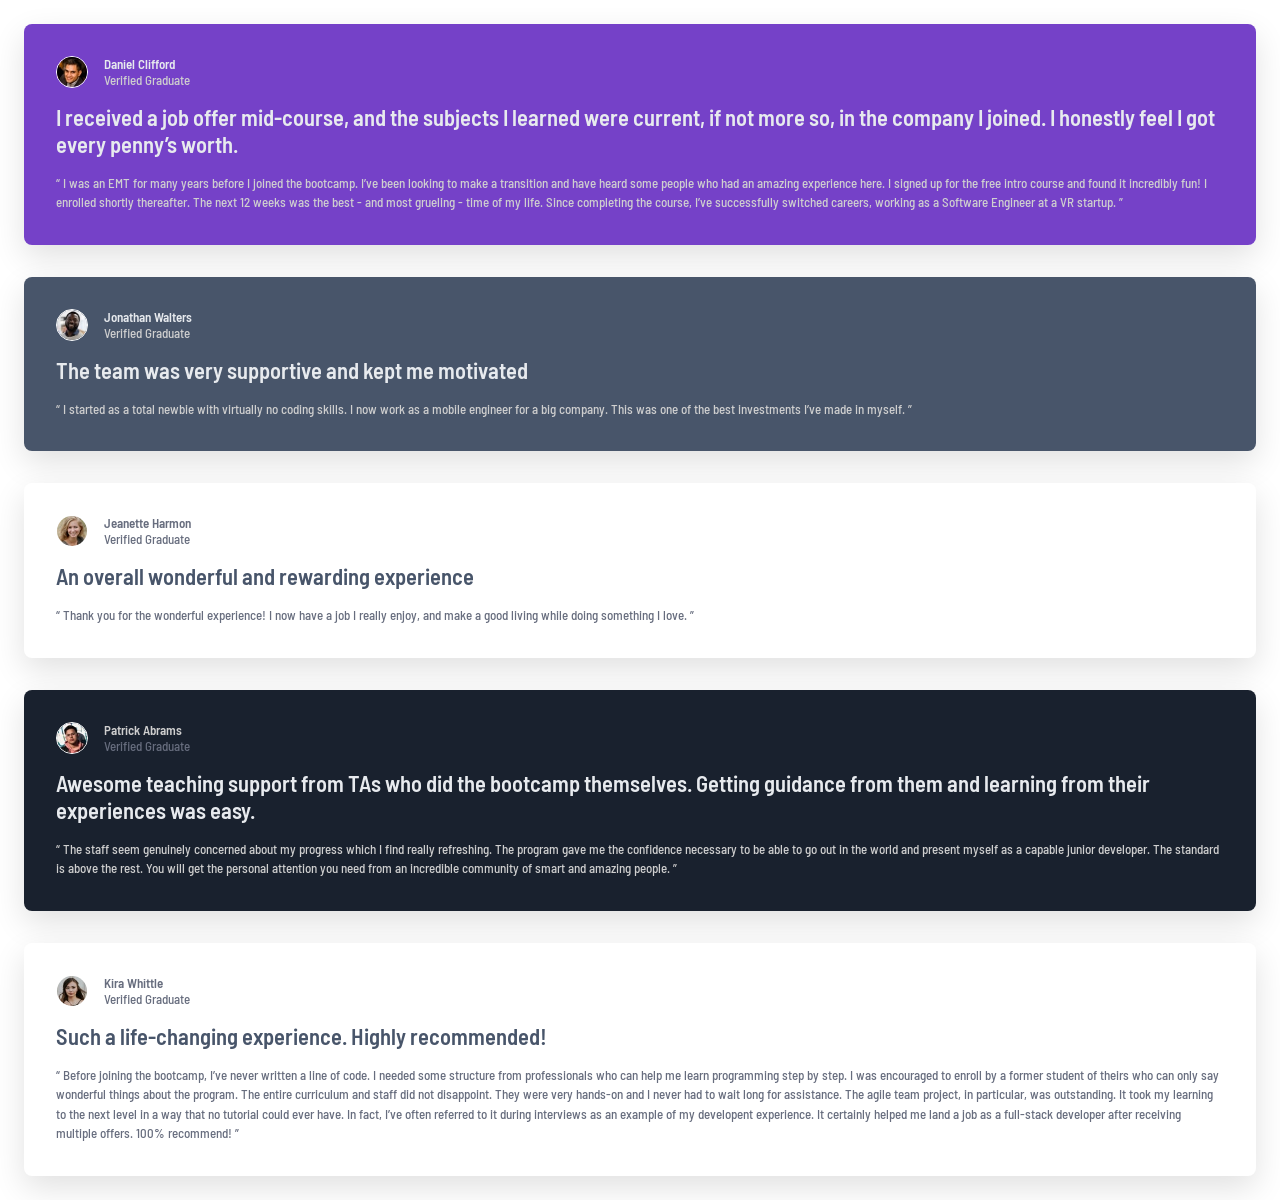
==== code/index.html @ f7f909f1 "Add mobile solution" ====
<!DOCTYPE html>
<html lang="en">
<head>
    <meta charset="UTF-8">
    <meta name="viewport" content="width=device-width, initial-scale=1.0">
    <link rel="stylesheet" href="css/reset.css">
    <link rel="stylesheet" href="css/styles.css">
    <link rel="stylesheet" href="css/tokens.css">
    <title>Frontend Mentor | Testimonials Grid Section</title>
</head>
<body>
    <main class="testimonials-container">
        <article class="testimonial">
            <div class="testimonial-data">
                <div class="testimonial-img">
                    <img src="images/image-daniel.jpg" alt="">
                </div>
                <div class="testimonial-profile">
                    <p class="testimonial-name text-user-name">Daniel Clifford</p>
                    <p class="testimonial-verified text-user-verified">Verified Graduate</p>
                </div>
            </div>
            <h1 class="text-heading">I received a job offer mid-course, and the subjects I learned were current, if not more so, 
  in the company I joined. I honestly feel I got every penny’s worth.</h1>
            <p class="testimonial-quote text-body">
                I was an EMT for many years before I joined the bootcamp. I’ve been looking to make a 
  transition and have heard some people who had an amazing experience here. I signed up 
  for the free intro course and found it incredibly fun! I enrolled shortly thereafter. 
  The next 12 weeks was the best - and most grueling - time of my life. Since completing 
  the course, I’ve successfully switched careers, working as a Software Engineer at a VR startup.
            </p>
        </article>
        <article class="testimonial">
            <div class="testimonial-data">
                <div class="testimonial-img">
                    <img src="images/image-jonathan.jpg" alt="">
                </div>
                <div class="testimonial-profile">
                    <p class="testimonial-name text-user-name">Jonathan Walters</p>
                    <p class="testimonial-verified text-user-verified">Verified Graduate</p>
                </div>
            </div>
            <h1 class="text-heading">  The team was very supportive and kept me motivated</h1>
            <p class="testimonial-quote text-body">
                I started as a total newbie with virtually no coding skills. I now work as a mobile engineer 
  for a big company. This was one of the best investments I’ve made in myself.
            </p>
        </article>
        <article class="testimonial">
            <div class="testimonial-data">
                <div class="testimonial-img">
                    <img src="images/image-jeanette.jpg" alt="">
                </div>
                <div class="testimonial-profile">
                    <p class="testimonial-name text-user-name">Jeanette Harmon</p>
                    <p class="testimonial-verified text-user-verified">Verified Graduate</p>
                </div>
            </div>
            <h1 class="text-heading">  An overall wonderful and rewarding experience</h1>
            <p class="testimonial-quote text-body">
                Thank you for the wonderful experience! I now have a job I really enjoy, and make a good living 
  while doing something I love.
            </p>
        </article>
        <article class="testimonial">
            <div class="testimonial-data">
                <div class="testimonial-img">
                    <img src="images/image-patrick.jpg" alt="">
                </div>
                <div class="testimonial-profile">
                    <p class="testimonial-name text-user-name">Patrick Abrams</p>
                    <p class="testimonial-verified text-user-verified">Verified Graduate</p>
                </div>
            </div>
            <h1 class="text-heading">Awesome teaching support from TAs who did the bootcamp themselves. Getting guidance from them and 
  learning from their experiences was easy.</h1>
            <p class="testimonial-quote text-body">
                The staff seem genuinely concerned about my progress which I find really refreshing. The program 
  gave me the confidence necessary to be able to go out in the world and present myself as a capable 
  junior developer. The standard is above the rest. You will get the personal attention you need from 
  an incredible community of smart and amazing people.
            </p>
        </article>
        <article class="testimonial">
            <div class="testimonial-data">
                <div class="testimonial-img">
                    <img src="images/image-kira.jpg" alt="">
                </div>
                <div class="testimonial-profile">
                    <p class="testimonial-name text-user-name">Kira Whittle</p>
                    <p class="testimonial-verified text-user-verified">Verified Graduate</p>
                </div>
            </div>
            <h1 class="text-heading">  Such a life-changing experience. Highly recommended!</h1>
            <p class="testimonial-quote text-body">
                Before joining the bootcamp, I’ve never written a line of code. I needed some structure from 
  professionals who can help me learn programming step by step. I was encouraged to enroll by a former 
  student of theirs who can only say wonderful things about the program. The entire curriculum and staff 
  did not disappoint. They were very hands-on and I never had to wait long for assistance. The agile team 
  project, in particular, was outstanding. It took my learning to the next level in a way that no tutorial 
  could ever have. In fact, I’ve often referred to it during interviews as an example of my developent 
  experience. It certainly helped me land a job as a full-stack developer after receiving multiple offers. 
  100% recommend!
            </p>
        </article>
    </main>
    
</body>
</html>
---- code/css/styles.css ----
/* barlow-semi-condensed-500 - latin */
@font-face {
  font-display: swap; /* Check https://developer.mozilla.org/en-US/docs/Web/CSS/@font-face/font-display for other options. */
  font-family: 'Barlow Semi Condensed';
  font-style: normal;
  font-weight: 500;
  src: url('../fonts/barlow-semi-condensed-v16-latin-500.woff2') format('woff2'); /* Chrome 36+, Opera 23+, Firefox 39+, Safari 12+, iOS 10+ */
}
/* barlow-semi-condensed-600 - latin */
@font-face {
  font-display: swap; /* Check https://developer.mozilla.org/en-US/docs/Web/CSS/@font-face/font-display for other options. */
  font-family: 'Barlow Semi Condensed';
  font-style: normal;
  font-weight: 600;
  src: url('../fonts/barlow-semi-condensed-v16-latin-600.woff2') format('woff2'); /* Chrome 36+, Opera 23+, Firefox 39+, Safari 12+, iOS 10+ */
}

body {
  background-color: var(--color-neutral-gray-100);
}

.testimonials-container {
  padding: var(--space-500);
  display: grid;
  grid-template-columns: 1fr;
  gap: var(--space-600);
}

.testimonial {
  padding: var(--space-600);
  border-radius: var(--radius-md);
  box-shadow: var(--shadow-lg);
}

/* Testimonial 1 */
.testimonial:nth-child(1) {
  background-color: var(--color-primary-500);
  color: var(--color-neutral-gray-200);
}

.testimonial:nth-child(1) .text-heading,
.testimonial:nth-child(2) .text-heading,
.testimonial:nth-child(4) .text-heading {
  color: var(--color-neutral-gray-100);
}

.testimonial:nth-child(1) .text-user-name {
  color: var(--color-neutral-gray-100);
}

.testimonial:nth-child(1) .text-user-verified {
  color: var(--color-neutral-gray-200);
}

/* Testimonial 2 */
.testimonial:nth-child(2) {
  background-color: var(--color-neutral-gray-500);
  color: var(--color-neutral-gray-200);
}

.testimonial:nth-child(2) .text-user-name {
  color: var(--color-neutral-gray-100);
}

.testimonial:nth-child(1) .text-user-verified {
  color: var(--color-neutral-gray-200);
}

/* Testimonial 3 and 5*/

.testimonial:nth-child(3),
.testimonial:nth-child(5) {
  background-color: var(--color-neutral-white);
}

.testimonial:nth-child(3) .text-user-name,
.testimonial:nth-child(5) .text-user-name {
  color: var(--color-neutral-gray-400);
}

.testimonial:nth-child(3) .text-user-verified,
.testimonial:nth-child(5) .text-user-verified {
  color: var(--color-neutral-gray-400);
}

.testimonial:nth-child(3) .text-heading,
.testimonial:nth-child(5) .text-heading {
  color: var(--color-neutral-gray-500);
}

.testimonial:nth-child(3) .text-body,
.testimonial:nth-child(5) .text-body {
  color: var(--color-neutral-gray-400);
}

/* Testimonial 4 */
.testimonial:nth-child(4) {
  background-color: var(--color-neutral-dark-blue);
}

.testimonial:nth-child(4) .text-user-name {
  color: var(--color-neutral-gray-200);
}

.testimonial:nth-child(4) .text-user-verified {
  color: var(--color-neutral-gray-400);
}

.testimonial:nth-child(4) .text-heading {
  color: var(--color-neutral-gray-100);
}

.testimonial:nth-child(4) .text-body {
  color: var(--color-neutral-gray-200);
}

.testimonial-data {
  display: flex;
  align-items: center;
  gap: var(--space-400);
  margin-bottom: var(--space-400);
}

.testimonial-img {
  width: 2rem;
  height: 2rem;
}

.testimonial-img img {
    border: 1px solid var(--color-neutral-white);
    border-radius: var(--radius-full);
}


.testimonial .text-heading {
  margin-bottom: var(--space-400);
}

.testimonial-quote::before {
  content: "“";
}

.testimonial-quote::after {
  content: "”"
}
---- code/css/tokens.css ----
:root {
    /* Primary colors - (100 = lightest, 900 = darkest) */
    --color-primary-500: hsl(263, 55%, 52%);    /* main brand purple */
    --color-primary-300: hsl(264, 82%, 80%);    /* lighter tint */
    --color-primary-50: hsl(260, 100%, 95%);
    
    /* Neutral colors - (100 = lightest, 900 = darkest) */
    --color-neutral-white: hsl(0, 0%, 100%); 
    --color-neutral-gray-100: hsl(214, 17%, 92%);  
    --color-neutral-gray-200: hsl(0, 0%, 81%);   
    --color-neutral-gray-400: hsl(224, 10%, 45%);   
    --color-neutral-gray-500: hsl(217, 19%, 35%);   
    --color-neutral-dark-blue: hsl(219, 29%, 14%); 
    --color-neutral-black: hsl(0, 0%, 7%);


    /* Spacing scale */
    --space-100: 0.25rem;    /* 4px  */
    --space-200: 0.5rem;     /* 8px  */
    --space-300: 0.75rem;    /* 12px */
    --space-400: 1rem;       /* 16px */
    --space-500: 1.5rem;     /* 24px */
    --space-600: 2rem;       /* 32px */
    --space-700: 3rem;       /* 48px */
    --space-800: 4rem;       /* 64px */

    /* Font family */
    --font-family-base: 'Barlow Semi Condensed', system-ui, sans-serif;

    /* Font sizes */
   
    --font-size-200: 0.6771rem;  /* 10.83px  — small */
    --font-size-300: 0.8125rem;  /* 13.00px  — p (base) */
    --font-size-400: 0.975rem;   /* 15.60px  — h6 */
    --font-size-500: 1.17rem;    /* 18.72px  — h5 */
    --font-size-600: 1.404rem;   /* 22.46px  — h4 */
    --font-size-700: 1.6848rem;  /* 26.96px  — h3 */
    --font-size-800: 2.0218rem;  /* 32.35px  — h2 */
    --font-size-900: 2.4261rem;  /* 38.82px  — h1 */


    /* Font weights */
    --font-weight-regular: 500;
    --font-weight-bold: 600;

    /* Line heights */
    --line-height-tight: 1.2;
    --line-height-base: 1.5;

    /* Border radius */
    --radius-sm: 0.25rem;    /* 4px  */
    --radius-md: 0.5rem;     /* 8px  */
    --radius-lg: 1rem;       /* 16px */
    --radius-full: 9999px;   /* pill / circle */

    /* Shadows */
    --shadow-sm: 0 1px 2px rgba(0, 0, 0, 0.05);
    --shadow-md: 0 4px 12px rgba(0, 0, 0, 0.08);
    --shadow-lg: 0 12px 32px rgba(0, 0, 0, 0.12);
}


body {
    font-family: var(--font-family-base);
    font-size: var(--font-size-300);
    color: var(--color-neutral-700);
    background-color: var(--color-neutral-200);
}

/* Typography presets */
.text-heading {
    font-size: var(--font-size-600);
    font-weight: var(--font-weight-bold);
    line-height: var(--line-height-tight);
    /* color: var(--color-neutral-white); */
}

.text-body {
    font-size: var(--font-size-300);
    font-weight: var(--font-weight-regular);
    line-height: var(--line-height-base);
    /* color: var(--color-neutral-white); */
}

.text-user-name {
    font-size: var(--font-size-300);
    font-weight: var(--font-weight-bold);
    /* color: var(--color-neutral-black); */
}

.text-user-verified {
    font-size: var(--font-size-100);
    font-weight: var(--font-weight-regular);
    /* color: var(--color-neutral-gray-200); */
}
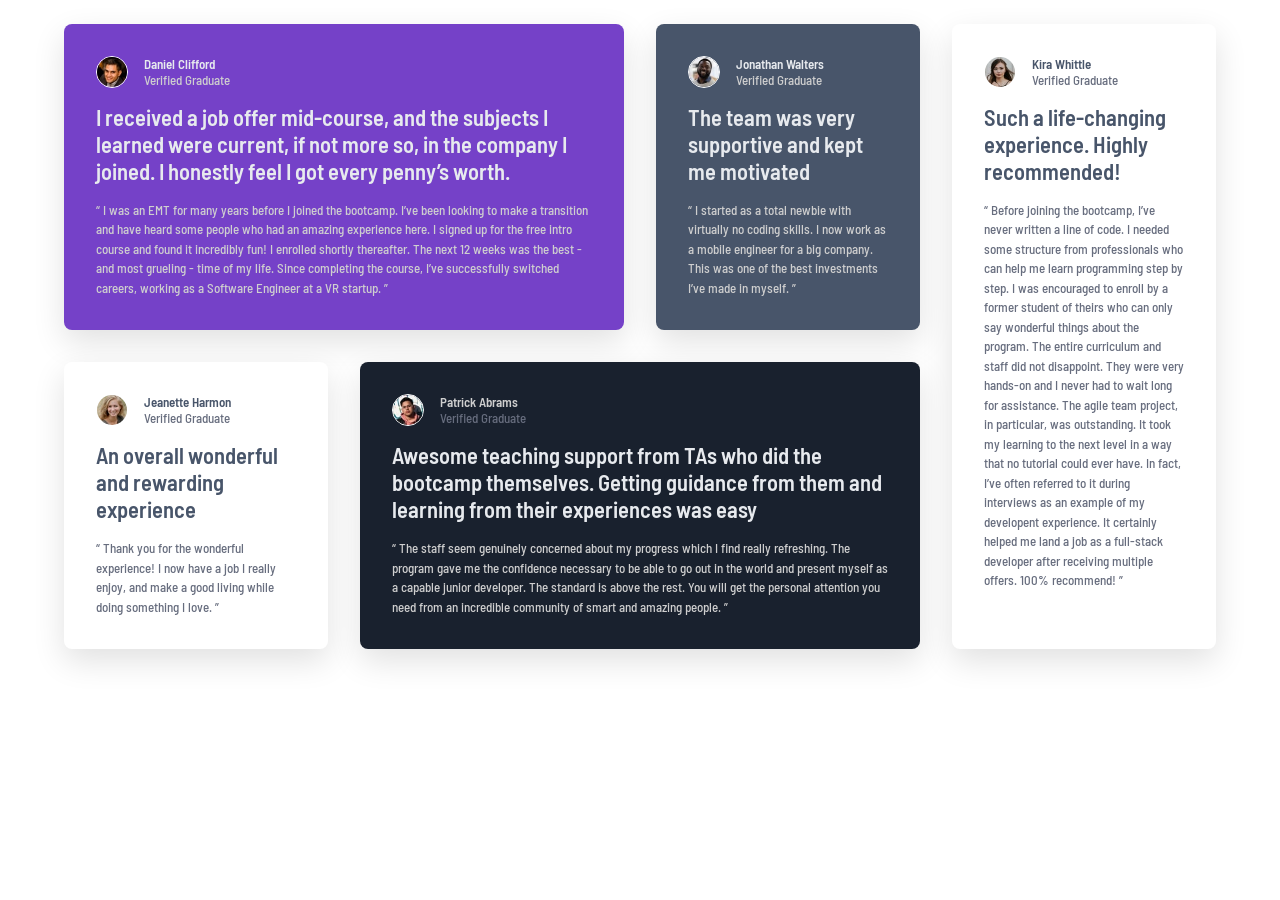
==== commit cc620b18: "Refactor to adopt BEM naming convention for classes" ====
--- a/code/index.html
+++ b/code/index.html
@@ -3,6 +3,7 @@
 <head>
     <meta charset="UTF-8">
     <meta name="viewport" content="width=device-width, initial-scale=1.0">
+    <link rel="icon" type="image/png" sizes="32x32" href="./images/favicon-32x32.png">
     <link rel="stylesheet" href="css/reset.css">
     <link rel="stylesheet" href="css/styles.css">
     <link rel="stylesheet" href="css/tokens.css">
@@ -10,100 +11,101 @@
 </head>
 <body>
     <main class="testimonials-container">
-        <article class="testimonial">
-            <div class="testimonial-data">
-                <div class="testimonial-img">
-                    <img src="images/image-daniel.jpg" alt="">
+        <article class="testimonial testimonial--purple">
+            <header class="testimonial__attribution">
+                <img class="testimonial__avatar" src="images/image-daniel.jpg" alt="">
+                <div class="testimonial__profile">
+                    <p class="testimonial__name">Daniel Clifford</p>
+                    <p class="testimonial__status">Verified Graduate</p>
                 </div>
-                <div class="testimonial-profile">
-                    <p class="testimonial-name text-user-name">Daniel Clifford</p>
-                    <p class="testimonial-verified text-user-verified">Verified Graduate</p>
+            </header>
+            <blockquote>
+                <p class="testimonial__quote-lead">I received a job offer mid-course, and the subjects I learned were current, if not more so, 
+      in the company I joined. I honestly feel I got every penny’s worth.</p>
+                <p class="testimonial__quote-body">
+                    I was an EMT for many years before I joined the bootcamp. I’ve been looking to make a 
+      transition and have heard some people who had an amazing experience here. I signed up 
+      for the free intro course and found it incredibly fun! I enrolled shortly thereafter. 
+      The next 12 weeks was the best - and most grueling - time of my life. Since completing 
+      the course, I’ve successfully switched careers, working as a Software Engineer at a VR startup.
+                </p>
+            </blockquote>
+        </article>
+        <article class="testimonial testimonial--gray">
+            <header class="testimonial__attribution">
+                <img class="testimonial__avatar" src="images/image-jonathan.jpg" alt="">
+                <div class="testimonial__profile">
+                    <p class="testimonial__name">Jonathan Walters</p>
+                    <p class="testimonial__status">Verified Graduate</p>
                 </div>
-            </div>
-            <h1 class="text-heading">I received a job offer mid-course, and the subjects I learned were current, if not more so, 
-  in the company I joined. I honestly feel I got every penny’s worth.</h1>
-            <p class="testimonial-quote text-body">
-                I was an EMT for many years before I joined the bootcamp. I’ve been looking to make a 
-  transition and have heard some people who had an amazing experience here. I signed up 
-  for the free intro course and found it incredibly fun! I enrolled shortly thereafter. 
-  The next 12 weeks was the best - and most grueling - time of my life. Since completing 
-  the course, I’ve successfully switched careers, working as a Software Engineer at a VR startup.
-            </p>
+            </header>
+            <blockquote>
+                <p class="testimonial__quote-lead">  The team was very supportive and kept me motivated</p>
+                <p class="testimonial__quote-body">
+                    I started as a total newbie with virtually no coding skills. I now work as a mobile engineer 
+      for a big company. This was one of the best investments I’ve made in myself.
+                </p>
+            </blockquote>
         </article>
-        <article class="testimonial">
-            <div class="testimonial-data">
-                <div class="testimonial-img">
-                    <img src="images/image-jonathan.jpg" alt="">
+        <article class="testimonial testimonial--white testimonial--compact">
+            <header class="testimonial__attribution">
+                <img class="testimonial__avatar" src="images/image-jeanette.jpg" alt="">
+                <div class="testimonial__profile">
+                    <p class="testimonial__name">Jeanette Harmon</p>
+                    <p class="testimonial__status">Verified Graduate</p>
                 </div>
-                <div class="testimonial-profile">
-                    <p class="testimonial-name text-user-name">Jonathan Walters</p>
-                    <p class="testimonial-verified text-user-verified">Verified Graduate</p>
+            </header>
+            <blockquote>
+                <p class="testimonial__quote-lead">  An overall wonderful and rewarding experience</p>
+                <p class="testimonial__quote-body">
+                    Thank you for the wonderful experience! I now have a job I really enjoy, and make a good living 
+      while doing something I love.
+                </p>
+            </blockquote>
+        </article>
+        <article class="testimonial testimonial--dark">
+            <header class="testimonial__attribution">
+                <img class="testimonial__avatar" src="images/image-patrick.jpg" alt="">
+                <div class="testimonial__profile">
+                    <p class="testimonial__name">Patrick Abrams</p>
+                    <p class="testimonial__status">Verified Graduate</p>
                 </div>
-            </div>
-            <h1 class="text-heading">  The team was very supportive and kept me motivated</h1>
-            <p class="testimonial-quote text-body">
-                I started as a total newbie with virtually no coding skills. I now work as a mobile engineer 
-  for a big company. This was one of the best investments I’ve made in myself.
-            </p>
+            </header>
+            <blockquote>
+                <p class="testimonial__quote-lead">Awesome teaching support from TAs who did the bootcamp themselves. Getting guidance from them and 
+      learning from their experiences was easy</p>
+                <p class="testimonial__quote-body">
+                    The staff seem genuinely concerned about my progress which I find really refreshing. The program 
+      gave me the confidence necessary to be able to go out in the world and present myself as a capable 
+      junior developer. The standard is above the rest. You will get the personal attention you need from 
+      an incredible community of smart and amazing people.
+                </p>
+            </blockquote>
         </article>
-        <article class="testimonial">
-            <div class="testimonial-data">
-                <div class="testimonial-img">
-                    <img src="images/image-jeanette.jpg" alt="">
+        <article class="testimonial testimonial--white testimonial--tall">
+            <header class="testimonial__attribution">
+                <img class="testimonial__avatar" src="images/image-kira.jpg" alt="">
+                <div class="testimonial__profile">
+                    <p class="testimonial__name">Kira Whittle</p>
+                    <p class="testimonial__status">Verified Graduate</p>
                 </div>
-                <div class="testimonial-profile">
-                    <p class="testimonial-name text-user-name">Jeanette Harmon</p>
-                    <p class="testimonial-verified text-user-verified">Verified Graduate</p>
-                </div>
-            </div>
-            <h1 class="text-heading">  An overall wonderful and rewarding experience</h1>
-            <p class="testimonial-quote text-body">
-                Thank you for the wonderful experience! I now have a job I really enjoy, and make a good living 
-  while doing something I love.
-            </p>
-        </article>
-        <article class="testimonial">
-            <div class="testimonial-data">
-                <div class="testimonial-img">
-                    <img src="images/image-patrick.jpg" alt="">
-                </div>
-                <div class="testimonial-profile">
-                    <p class="testimonial-name text-user-name">Patrick Abrams</p>
-                    <p class="testimonial-verified text-user-verified">Verified Graduate</p>
-                </div>
-            </div>
-            <h1 class="text-heading">Awesome teaching support from TAs who did the bootcamp themselves. Getting guidance from them and 
-  learning from their experiences was easy.</h1>
-            <p class="testimonial-quote text-body">
-                The staff seem genuinely concerned about my progress which I find really refreshing. The program 
-  gave me the confidence necessary to be able to go out in the world and present myself as a capable 
-  junior developer. The standard is above the rest. You will get the personal attention you need from 
-  an incredible community of smart and amazing people.
-            </p>
-        </article>
-        <article class="testimonial">
-            <div class="testimonial-data">
-                <div class="testimonial-img">
-                    <img src="images/image-kira.jpg" alt="">
-                </div>
-                <div class="testimonial-profile">
-                    <p class="testimonial-name text-user-name">Kira Whittle</p>
-                    <p class="testimonial-verified text-user-verified">Verified Graduate</p>
-                </div>
-            </div>
-            <h1 class="text-heading">  Such a life-changing experience. Highly recommended!</h1>
-            <p class="testimonial-quote text-body">
-                Before joining the bootcamp, I’ve never written a line of code. I needed some structure from 
-  professionals who can help me learn programming step by step. I was encouraged to enroll by a former 
-  student of theirs who can only say wonderful things about the program. The entire curriculum and staff 
-  did not disappoint. They were very hands-on and I never had to wait long for assistance. The agile team 
-  project, in particular, was outstanding. It took my learning to the next level in a way that no tutorial 
-  could ever have. In fact, I’ve often referred to it during interviews as an example of my developent 
-  experience. It certainly helped me land a job as a full-stack developer after receiving multiple offers. 
-  100% recommend!
-            </p>
+            </header>
+            <blockquote>
+                <p class="testimonial__quote-lead">Such a life-changing experience. Highly recommended!</p>
+                <p class="testimonial__quote-body">
+                    Before joining the bootcamp, I’ve never written a line of code. I needed some structure from 
+      professionals who can help me learn programming step by step. I was encouraged to enroll by a former 
+      student of theirs who can only say wonderful things about the program. The entire curriculum and staff 
+      did not disappoint. They were very hands-on and I never had to wait long for assistance. The agile team 
+      project, in particular, was outstanding. It took my learning to the next level in a way that no tutorial 
+      could ever have. In fact, I’ve often referred to it during interviews as an example of my developent 
+      experience. It certainly helped me land a job as a full-stack developer after receiving multiple offers. 
+      100% recommend!
+                </p>
+            </blockquote>
         </article>
     </main>
     
 </body>
-</html>+</html>
+
--- a/code/css/styles.css
+++ b/code/css/styles.css
@@ -21,6 +21,8 @@
 
 .testimonials-container {
   padding: var(--space-500);
+  width: 100%;
+  min-width: 10rem;
   display: grid;
   grid-template-columns: 1fr;
   gap: var(--space-600);
@@ -32,115 +34,199 @@
   box-shadow: var(--shadow-lg);
 }
 
-/* Testimonial 1 */
-.testimonial:nth-child(1) {
+/* Testimonial Purple */
+.testimonial--purple {
   background-color: var(--color-primary-500);
-  color: var(--color-neutral-gray-200);
-}
-
-.testimonial:nth-child(1) .text-heading,
-.testimonial:nth-child(2) .text-heading,
-.testimonial:nth-child(4) .text-heading {
-  color: var(--color-neutral-gray-100);
-}
-
-.testimonial:nth-child(1) .text-user-name {
-  color: var(--color-neutral-gray-100);
-}
-
-.testimonial:nth-child(1) .text-user-verified {
-  color: var(--color-neutral-gray-200);
-}
-
-/* Testimonial 2 */
-.testimonial:nth-child(2) {
+}
+
+.testimonial--purple .testimonial__name {
+  color: var(--color-neutral-gray-100);
+}
+
+.testimonial--purple .testimonial__status {
+  color: var(--color-neutral-gray-200);
+}
+
+.testimonial--purple .testimonial__quote-lead {
+  color: var(--color-neutral-gray-100);
+}
+
+.testimonial--purple .testimonial__quote-body {
+  color: var(--color-neutral-gray-200);
+}
+
+
+/* Testimonial Gray */
+.testimonial--gray {
   background-color: var(--color-neutral-gray-500);
-  color: var(--color-neutral-gray-200);
-}
-
-.testimonial:nth-child(2) .text-user-name {
-  color: var(--color-neutral-gray-100);
-}
-
-.testimonial:nth-child(1) .text-user-verified {
-  color: var(--color-neutral-gray-200);
-}
-
-/* Testimonial 3 and 5*/
-
-.testimonial:nth-child(3),
-.testimonial:nth-child(5) {
+}
+
+.testimonial--gray .testimonial__name {
+  color: var(--color-neutral-gray-100);
+}
+
+.testimonial--gray .testimonial__status {
+  color: var(--color-neutral-gray-200);
+}
+
+.testimonial--gray .testimonial__quote-lead {
+  color: var(--color-neutral-gray-100);
+}
+
+.testimonial--gray .testimonial__quote-body {
+  color: var(--color-neutral-gray-200);
+}
+
+
+/* Testimonial Dark */
+.testimonial--dark {
+  background-color: var(--color-neutral-dark-blue);
+}
+
+.testimonial--dark .testimonial__name {
+  color: var(--color-neutral-gray-200);
+}
+
+.testimonial--dark .testimonial__status {
+  color: var(--color-neutral-gray-400);
+}
+
+.testimonial--dark .testimonial__quote-lead {
+  color: var(--color-neutral-gray-100);
+}
+
+.testimonial--dark .testimonial__quote-body {
+  color: var(--color-neutral-gray-200);
+}
+
+/* Testimonial White */
+.testimonial--white {
   background-color: var(--color-neutral-white);
 }
 
-.testimonial:nth-child(3) .text-user-name,
-.testimonial:nth-child(5) .text-user-name {
+.testimonial--white .testimonial__name {
+  color: var(--color-neutral-gray-500);
+}
+
+.testimonial--white .testimonial__status {
   color: var(--color-neutral-gray-400);
 }
 
-.testimonial:nth-child(3) .text-user-verified,
-.testimonial:nth-child(5) .text-user-verified {
+.testimonial--white .testimonial__quote-lead {
+  color: var(--color-neutral-gray-500);
+}
+
+.testimonial--white .testimonial__quote-body {
   color: var(--color-neutral-gray-400);
 }
 
-.testimonial:nth-child(3) .text-heading,
-.testimonial:nth-child(5) .text-heading {
-  color: var(--color-neutral-gray-500);
-}
-
-.testimonial:nth-child(3) .text-body,
-.testimonial:nth-child(5) .text-body {
-  color: var(--color-neutral-gray-400);
-}
-
-/* Testimonial 4 */
-.testimonial:nth-child(4) {
-  background-color: var(--color-neutral-dark-blue);
-}
-
-.testimonial:nth-child(4) .text-user-name {
-  color: var(--color-neutral-gray-200);
-}
-
-.testimonial:nth-child(4) .text-user-verified {
-  color: var(--color-neutral-gray-400);
-}
-
-.testimonial:nth-child(4) .text-heading {
-  color: var(--color-neutral-gray-100);
-}
-
-.testimonial:nth-child(4) .text-body {
-  color: var(--color-neutral-gray-200);
-}
-
-.testimonial-data {
+
+
+/* Testimonial Styles */
+
+.testimonial__attribution {
   display: flex;
   align-items: center;
   gap: var(--space-400);
   margin-bottom: var(--space-400);
 }
 
-.testimonial-img {
+.testimonial__avatar {
   width: 2rem;
   height: 2rem;
-}
-
-.testimonial-img img {
-    border: 1px solid var(--color-neutral-white);
-    border-radius: var(--radius-full);
-}
-
-
-.testimonial .text-heading {
+  border: 1px solid var(--color-neutral-white);
+  border-radius: var(--radius-full);
+}
+
+.testimonial__quote-lead {
   margin-bottom: var(--space-400);
 }
 
-.testimonial-quote::before {
+.testimonial__quote-body::before {
   content: "“";
 }
 
-.testimonial-quote::after {
-  content: "”"
-}
-
+.testimonial__quote-body::after {
+  content: "”";
+}
+
+
+
+/* Media Queries */
+
+@media (min-width: 48rem) {
+  .testimonials-container {
+    width: 100%;
+    max-width: 75rem;
+    margin: 0 auto;
+    grid-template-columns: 1fr 1fr 1fr 1fr;
+    place-items: center;
+  }
+  
+  .testimonial {
+    width: 100%;
+    height: 100%;
+  }
+
+  .testimonial--purple {
+    grid-column: 1 / 3;
+    grid-row: 1 / 2;
+  }
+
+  .testimonial--tall {
+    grid-column: 3 / 5;
+    grid-row: 1 / 2;
+  }
+
+  .testimonial--compact {
+    grid-column: 1 / 2;
+    grid-row: 2 / 3;
+  }
+  .testimonial--dark {
+    grid-column: 2 / 4;
+    grid-row: 2 / 3;
+  }
+  .testimonial--gray {
+    grid-column: 4 / 5;
+    grid-row: 2 / 3;
+  }
+}
+
+
+@media (min-width: 60rem) {
+  .testimonials-container {
+    width: 100%;
+    max-width: 75rem;
+    margin: 0 auto;
+    grid-template-columns: 1fr 1fr 1fr 1fr;
+    place-items: center;
+  }
+
+  .testimonial {
+    width: 100%;
+    height: 100%;
+  }
+
+  .testimonial--purple {
+    grid-column: 1 / 3;
+  }
+
+  .testimonial--gray {
+    grid-column: 3 / 4;
+    grid-row: 1 / 2;
+  }
+
+
+  .testimonial--compact {
+    grid-column: 1 / 2;
+  }
+
+  .testimonial--dark {
+    grid-column: 2 / 4;
+  }
+
+  .testimonial--tall {
+    grid-column: 4 / 5;
+    grid-row: 1 / 3;
+  }
+}
--- a/code/css/tokens.css
+++ b/code/css/tokens.css
@@ -68,28 +68,24 @@
 }
 
 /* Typography presets */
-.text-heading {
+.testimonial__quote-lead {
     font-size: var(--font-size-600);
     font-weight: var(--font-weight-bold);
     line-height: var(--line-height-tight);
-    /* color: var(--color-neutral-white); */
 }
 
-.text-body {
+.testimonial__quote-body {
     font-size: var(--font-size-300);
     font-weight: var(--font-weight-regular);
     line-height: var(--line-height-base);
-    /* color: var(--color-neutral-white); */
 }
 
-.text-user-name {
+.testimonial__name {
     font-size: var(--font-size-300);
     font-weight: var(--font-weight-bold);
-    /* color: var(--color-neutral-black); */
 }
 
-.text-user-verified {
+.testimonial__status {
     font-size: var(--font-size-100);
     font-weight: var(--font-weight-regular);
-    /* color: var(--color-neutral-gray-200); */
 }
